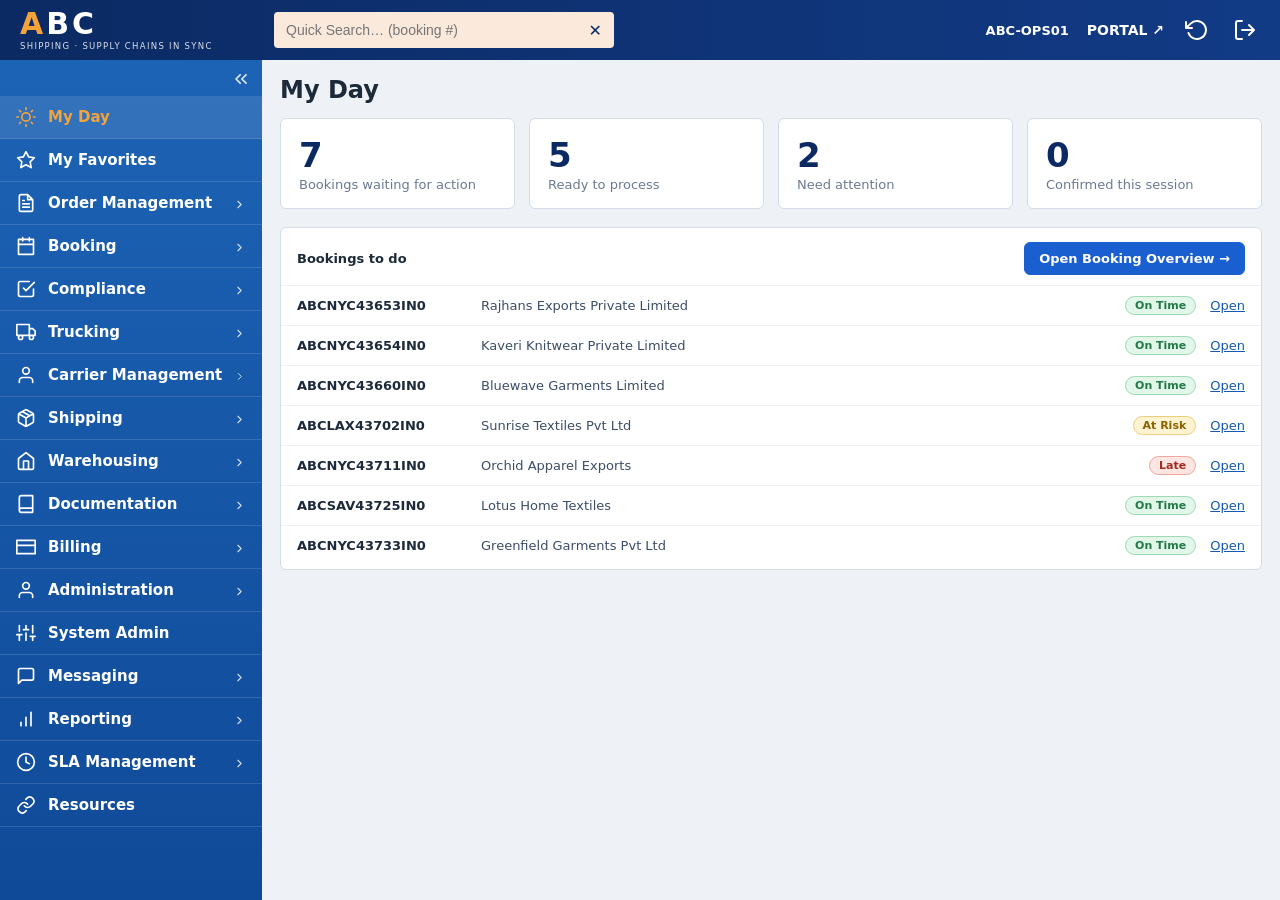
==== abc-shipping/index.html @ 9f6678b5 "Add ABC Shipping booking portal demo (booking overview, booking workspace, stuffing-location automat" ====
<!doctype html>
<html lang="en">
<head>
  <meta charset="utf-8">
  <meta name="viewport" content="width=device-width, initial-scale=1">
  <meta name="robots" content="noindex">
  <title>ABC Shipping – Booking Portal</title>
  <link rel="stylesheet" href="styles.css">
</head>
<body>
  <header class="topbar">
    <a class="brand" href="#/my-day" aria-label="ABC Shipping home">
      <span class="brand-mark">ABC</span>
      <span class="brand-sub">SHIPPING · SUPPLY CHAINS IN SYNC</span>
    </a>
    <div class="quick-search">
      <input id="quickSearch" type="text" placeholder="Quick Search… (booking #)" autocomplete="off">
      <button id="quickClear" title="Clear" aria-label="Clear search">✕</button>
    </div>
    <div class="top-right">
      <span class="user-id" id="userId">ABC-OPS01</span>
      <span class="top-link">PORTAL ↗</span>
      <button class="top-icon" id="btnReset" title="Reset demo data" aria-label="Reset demo data"></button>
      <button class="top-icon" id="btnLogout" title="Sign out (resets session)" aria-label="Sign out"></button>
    </div>
  </header>

  <div class="shell" id="shell">
    <nav class="sidebar" id="sidebar" aria-label="Main menu"></nav>
    <main class="content" id="content" tabindex="-1"></main>
  </div>

  <div id="modalRoot"></div>
  <div id="toastRoot" aria-live="polite"></div>

  <script src="data.js"></script>
  <script src="app.js"></script>
</body>
</html>
---- abc-shipping/styles.css ----
:root {
  --navy: #0b2a63;
  --navy-2: #123b86;
  --side-1: #1d63b5;
  --side-2: #0f4a98;
  --blue: #1558b0;
  --blue-btn: #1a5fd0;
  --orange: #f2a33a;
  --bg: #eef2f7;
  --panel: #ffffff;
  --line: #d3dce8;
  --ink: #1d2a3a;
  --muted: #6b7a90;
  --ro: #e4e8ee;
  --yellow: #fff200;
  --ok: #2f9e5b;
  --warn: #c98a00;
  --bad: #c0392b;
  --font: "Segoe UI", system-ui, -apple-system, "Helvetica Neue", Arial, sans-serif;
}
* { box-sizing: border-box; }
html, body { margin: 0; height: 100%; }
body { font-family: var(--font); font-size: 13px; color: var(--ink); background: var(--bg); }
button { font-family: inherit; cursor: pointer; }
a { color: var(--blue); }

/* ---------- top bar ---------- */
.topbar {
  height: 60px; display: flex; align-items: center; gap: 24px; padding: 0 20px;
  background: linear-gradient(90deg, var(--navy), var(--navy-2)); color: #fff; position: relative; z-index: 30;
}
.brand { display: flex; flex-direction: column; text-decoration: none; color: #fff; width: 230px; flex: none; line-height: 1; }
.brand-mark { font-size: 30px; font-weight: 800; letter-spacing: 3px; }
.brand-mark::first-letter { color: var(--orange); }
.brand-sub { font-size: 8.5px; letter-spacing: 1.3px; opacity: .85; margin-top: 3px; }
.quick-search { display: flex; background: #fbe9dc; border-radius: 4px; width: 340px; max-width: 34vw; }
.quick-search input { flex: 1; border: 0; background: transparent; padding: 10px 12px; font-size: 14px; outline: 0; min-width: 0; }
.quick-search button { border: 0; background: transparent; color: var(--navy); font-size: 16px; padding: 0 12px; font-weight: 700; }
.top-right { margin-left: auto; display: flex; align-items: center; gap: 18px; font-weight: 600; }
.user-id { font-weight: 700; font-size: 13px; }
.top-link { font-size: 14px; }
.top-icon { width: 30px; height: 30px; border: 0; background: transparent; color: #fff; padding: 3px; }
.top-icon:hover { color: var(--orange); }
svg.i { width: 100%; height: 100%; fill: none; stroke: currentColor; stroke-width: 2; stroke-linecap: round; stroke-linejoin: round; }

/* ---------- shell / sidebar ---------- */
.shell { display: flex; min-height: calc(100vh - 60px); align-items: stretch; }
.sidebar {
  width: 262px; flex: none; background: linear-gradient(180deg, var(--side-1), var(--side-2)); color: #fff;
  overflow: visible; position: relative; z-index: 20; padding-top: 6px; transition: width .15s;
}
.sidebar .collapse { display: block; margin: 0 8px 4px auto; border: 0; background: transparent; color: #fff; width: 26px; height: 26px; padding: 3px; opacity: .85; }
.sb-item { position: relative; }
.sb-link {
  display: flex; align-items: center; gap: 12px; padding: 11px 16px; color: #fff; text-decoration: none; font-weight: 600; font-size: 15px;
  border-bottom: 1px solid rgba(255, 255, 255, .13); cursor: pointer;
}
.sb-link .ico { width: 20px; height: 20px; flex: none; }
.sb-link .lbl { flex: 1; white-space: nowrap; }
.sb-link .chev { width: 13px; height: 13px; opacity: .8; }
.sb-link:hover, .sb-item.active > .sb-link { background: rgba(255, 255, 255, .1); color: var(--orange); }
.flyout {
  display: none; position: absolute; left: 100%; top: 0; min-width: 240px; background: #fff; color: var(--ink);
  border: 1px solid var(--line); border-radius: 0 4px 4px 4px; box-shadow: 0 8px 22px rgba(10, 30, 70, .25); padding: 14px 14px 10px;
}
.sb-item:hover .flyout, .sb-item:focus-within .flyout { display: block; }
.flyout h4 { margin: 0 0 10px; font-size: 15px; color: #243a5a; }
.flyout a { display: block; padding: 8px 2px; font-size: 13.5px; text-decoration: underline; color: var(--blue); }
.flyout a:first-of-type { color: #d98a1d; }
.flyout a:hover { color: #d98a1d; }
.sidebar.collapsed { width: 56px; }
.sidebar.collapsed .lbl, .sidebar.collapsed .chev { display: none; }
.sidebar.collapsed .sb-link { padding: 11px 16px; }

/* ---------- main content ---------- */
.content { flex: 1; min-width: 0; padding: 16px 18px 40px; outline: 0; }
.page-head { display: flex; align-items: center; justify-content: space-between; gap: 12px; margin-bottom: 14px; flex-wrap: wrap; }
.page-head h1 { font-size: 24px; margin: 0; font-weight: 600; }
.co-btn {
  border: 1px solid var(--line); background: #fff; border-radius: 6px; padding: 9px 16px; font-size: 14px; color: var(--ink);
}
.co-btn:hover { border-color: var(--blue); }
.panel { background: var(--panel); border: 1px solid var(--line); border-radius: 6px; }

/* summary tiles */
.tiles { display: grid; grid-template-columns: 1.25fr 1fr 1.1fr 1.2fr; gap: 20px; padding: 16px 20px; margin-bottom: 14px; }
.tile h3 { margin: 0 0 8px; font-weight: 500; font-size: 16px; }
.tile h3 a { text-decoration: underline; cursor: pointer; }
.badge { display: inline-block; min-width: 26px; text-align: center; border: 1px solid #8aa0bf; border-radius: 14px; padding: 1px 8px; font-size: 13px; margin-left: 6px; background: #fff; }
.chips { display: flex; flex-wrap: wrap; gap: 8px; }
.chip { border: 1px solid #aebcd1; background: #fff; border-radius: 14px; padding: 3px 10px; font-size: 12px; color: var(--ink); }
.chip.pri { background: var(--blue-btn); color: #fff; border-color: var(--blue-btn); font-weight: 600; }
.chip.on { outline: 2px solid var(--orange); outline-offset: 1px; }
.chip:hover { filter: brightness(.95); }

/* grid */
.grid-bar { display: flex; align-items: center; gap: 10px; justify-content: flex-end; margin-bottom: 10px; flex-wrap: wrap; }
.grid-bar .left { margin-right: auto; font-size: 13px; color: var(--muted); }
.btn { border: 1px solid var(--line); background: #fff; border-radius: 6px; padding: 8px 14px; font-size: 13px; color: var(--ink); }
.btn:hover { border-color: var(--blue); }
.btn.sq { width: 38px; height: 36px; padding: 7px; }
.btn.primary { background: var(--blue-btn); color: #fff; border-color: var(--blue-btn); font-weight: 700; }
.btn.primary:hover { filter: brightness(1.08); }
.btn.danger { background: #b4342a; color: #fff; border-color: #b4342a; font-weight: 700; }
.btn.auto { background: var(--orange); border-color: var(--orange); color: #3a2400; font-weight: 700; }
.btn:disabled { opacity: .45; cursor: not-allowed; }
.grid-wrap { overflow: auto; border: 1px solid var(--line); background: #fff; border-radius: 4px; }
.group-bar { padding: 10px 14px; color: var(--muted); border-bottom: 1px solid var(--line); background: #f8fafc; }
table.grid { border-collapse: collapse; width: 100%; min-width: 1100px; }
.grid th { text-align: left; font-size: 11px; letter-spacing: 1px; color: var(--muted); font-weight: 600; padding: 12px 10px 8px; white-space: nowrap; cursor: pointer; user-select: none; }
.grid th.nosort { cursor: default; }
.grid tr.filters td { padding: 4px 8px 8px; border-bottom: 1px solid var(--line); }
.grid tr.filters input { width: 100%; border: 1px solid transparent; background: #f0f3f8; padding: 6px 8px; border-radius: 3px; font-size: 12px; min-width: 60px; }
.grid tbody td { padding: 10px; border-bottom: 1px solid #edf1f6; white-space: nowrap; }
.grid tbody tr:hover { background: #f5f9ff; }
.grid tbody tr.sel { background: #fff9d6; }
.pill { display: inline-block; border-radius: 10px; padding: 2px 9px; font-size: 11px; font-weight: 600; border: 1px solid; }
.pill.ok { background: #e2f6ea; color: #1f7a45; border-color: #9fd9b6; }
.pill.warn { background: #fff3d1; color: #8a6100; border-color: #ecce7d; }
.pill.bad { background: #fde5e2; color: #a12a1e; border-color: #f0a79f; }
.pill.st { background: #fff; color: var(--navy); border-color: var(--navy); }
.grid-foot { display: flex; align-items: center; justify-content: flex-end; gap: 14px; padding: 10px 14px; font-size: 12px; color: var(--muted); }
.grid-foot button { border: 0; background: transparent; font-size: 15px; color: var(--ink); padding: 2px 6px; }
.grid-foot button:disabled { opacity: .3; cursor: default; }
.empty { padding: 36px; text-align: center; color: var(--muted); }

/* ---------- booking workspace ---------- */
.qnav { display: flex; align-items: center; gap: 10px; flex-wrap: wrap; background: #e6edf7; border: 1px solid var(--line); padding: 8px 12px; border-radius: 4px; margin-bottom: 10px; }
.qnav b { color: var(--navy); }
.qnav select, .qnav input { border: 1px solid #aebcd1; border-radius: 3px; padding: 5px 8px; font-size: 12.5px; background: #fff; }
.qnav .ml { margin-left: auto; font-size: 12px; color: var(--muted); }
.tabs { display: flex; gap: 2px; margin-bottom: 0; flex-wrap: wrap; }
.tab { border: 1px solid var(--line); border-bottom: 0; background: #dbe5f2; color: #2a5a9c; font-weight: 600; font-size: 14px; padding: 10px 18px; border-radius: 4px 4px 0 0; }
.tab.on { background: #fff; color: var(--navy); }
.ws { background: #fff; border: 1px solid var(--line); border-radius: 0 4px 4px 4px; padding: 14px 18px 24px; }
.ws-head { display: flex; align-items: center; gap: 10px; border-bottom: 1px solid var(--line); padding-bottom: 10px; margin-bottom: 8px; flex-wrap: wrap; }
.ws-head h2 { margin: 0; font-size: 18px; color: #1a4b8f; flex: 1; font-weight: 600; min-width: 200px; }
.sec-title { display: flex; align-items: center; gap: 6px; margin: 16px 0 8px; font-size: 15px; font-weight: 700; color: #1a5aa6; cursor: pointer; user-select: none; }
.sec-title::before { content: "▾"; font-size: 12px; }
.sec-title.closed::before { content: "▸"; }
.sec-title.sub { font-size: 14px; margin-left: 4px; }
.sec-body.closed { display: none; }
.g12 { display: grid; grid-template-columns: repeat(12, 1fr); gap: 8px 14px; }
.f { display: flex; flex-direction: column; min-width: 0; }
.f label { font-size: 11.5px; color: #3c4d66; margin-bottom: 2px; }
.f input, .f select, .f textarea {
  border: 1px solid #c3cddb; border-radius: 3px; padding: 6px 8px; font-size: 12.5px; font-family: inherit; background: #fff; color: var(--ink); min-width: 0; width: 100%;
}
.f input:read-only, .f textarea:read-only, .f select:disabled { background: var(--ro); color: #3a465a; border-color: #cfd6e0; }
.f textarea { resize: vertical; min-height: 78px; }
.f.chg input, .f.chg select, .f.chg textarea { background: var(--yellow) !important; border-color: #b8a800; color: #222; }
.f.err input, .f.err select { border-color: var(--bad); box-shadow: 0 0 0 2px rgba(192, 57, 43, .25); }
.f .hint-err { color: var(--bad); font-size: 11px; margin-top: 2px; }
.f .row { display: flex; align-items: center; gap: 6px; }
.f.chk { flex-direction: row; align-items: center; gap: 8px; padding-top: 18px; }
.f.chk input { width: auto; }
.f.chk label { margin: 0; }
.s1{grid-column:span 1}.s2{grid-column:span 2}.s3{grid-column:span 3}.s4{grid-column:span 4}.s5{grid-column:span 5}.s6{grid-column:span 6}.s8{grid-column:span 8}.s9{grid-column:span 9}.s12{grid-column:span 12}
.pencil { border: 1px solid #c3cddb; background: #fff; border-radius: 3px; width: 28px; height: 30px; padding: 5px; color: var(--blue); flex: none; }
.item-grid { overflow: auto; border: 1px solid var(--line); }
.item-grid table { border-collapse: collapse; width: 100%; min-width: 1250px; }
.item-grid th { background: #1b5fb4; color: #fff; font-size: 12px; padding: 8px 10px; text-align: left; white-space: nowrap; }
.item-grid td { padding: 7px 10px; border-bottom: 1px solid #e6ecf4; white-space: nowrap; font-size: 12px; }
.item-grid tbody tr:nth-child(even) { background: #f3f6fb; }
.item-grid tfoot td { font-weight: 700; background: #eef2f8; }
.legend { font-size: 12px; color: var(--muted); display: flex; align-items: center; gap: 6px; }
.legend i { width: 14px; height: 14px; background: var(--yellow); border: 1px solid #b8a800; display: inline-block; }

/* notes & print */
.note { border: 1px solid var(--line); border-radius: 4px; padding: 8px 12px; margin-bottom: 8px; background: #fafcff; }
.note small { color: var(--muted); display: block; margin-bottom: 3px; }
.print-doc { max-width: 880px; border: 1px solid var(--line); padding: 28px 32px; margin-top: 8px; }
.print-doc h2 { margin: 0 0 4px; color: var(--navy); }
.print-doc table.kv { width: 100%; border-collapse: collapse; margin: 14px 0; }
.print-doc table.kv td { padding: 5px 8px; border-bottom: 1px solid #e4e9f1; vertical-align: top; }
.print-doc table.kv td:first-child { width: 28%; color: var(--muted); }

/* modal / toast */
.modal-bg { position: fixed; inset: 0; background: rgba(8, 20, 45, .5); z-index: 100; display: flex; align-items: center; justify-content: center; padding: 16px; }
.modal { background: #fff; border-radius: 8px; width: 460px; max-width: 100%; box-shadow: 0 20px 50px rgba(0, 0, 0, .35); overflow: hidden; }
.modal.wide { width: 620px; }
.modal h3 { margin: 0; padding: 14px 18px; background: linear-gradient(90deg, var(--navy), var(--navy-2)); color: #fff; font-size: 16px; font-weight: 600; }
.modal .mb { padding: 18px; }
.modal .mb p { margin: 0 0 12px; line-height: 1.45; }
.modal .mb input, .modal .mb select { width: 100%; padding: 10px 12px; font-size: 15px; border: 1px solid #aebcd1; border-radius: 4px; }
.modal .mf { display: flex; justify-content: flex-end; gap: 10px; padding: 12px 18px 16px; }
.modal .err { color: var(--bad); font-size: 12.5px; min-height: 18px; margin-top: 6px; }
.log { list-style: none; padding: 0; margin: 0; max-height: 300px; overflow: auto; font-size: 12.5px; }
.log li { padding: 7px 4px; border-bottom: 1px solid #edf1f6; display: flex; gap: 8px; }
.log li .t { font-weight: 700; flex: none; }
.log li.ok .t { color: var(--ok); } .log li.skip .t { color: var(--warn); } .log li.run .t { color: var(--blue); }
#toastRoot { position: fixed; right: 18px; bottom: 18px; z-index: 200; display: flex; flex-direction: column; gap: 8px; }
.toast { background: #12315f; color: #fff; padding: 11px 16px; border-radius: 6px; box-shadow: 0 6px 20px rgba(0, 0, 0, .3); font-size: 13px; max-width: 340px; border-left: 5px solid var(--orange); animation: pop .2s ease-out; }
.toast.ok { border-left-color: var(--ok); } .toast.bad { border-left-color: #e5574a; }
@keyframes pop { from { transform: translateY(8px); opacity: 0; } to { transform: none; opacity: 1; } }

/* my day */
.cards { display: grid; grid-template-columns: repeat(auto-fit, minmax(210px, 1fr)); gap: 14px; margin-bottom: 18px; }
.card { background: #fff; border: 1px solid var(--line); border-radius: 6px; padding: 16px 18px; }
.card .n { font-size: 34px; font-weight: 700; color: var(--navy); }
.card .l { color: var(--muted); margin-top: 2px; }
.todo { padding: 4px 0; }
.todo-row { display: flex; align-items: center; gap: 14px; padding: 10px 16px; border-bottom: 1px solid #edf1f6; flex-wrap: wrap; }
.todo-row:last-child { border-bottom: 0; }
.todo-row .id { font-weight: 700; min-width: 170px; }
.todo-row .v { flex: 1; min-width: 160px; color: #3c4d66; }

@media (max-width: 1000px) {
  .tiles { grid-template-columns: 1fr 1fr; }
  .brand { width: auto; }
  .quick-search { max-width: 40vw; }
  .user-id, .top-link { display: none; }
}
@media (max-width: 760px) {
  .sidebar { width: 56px; }
  .sidebar .lbl, .sidebar .chev { display: none; }
  .sb-link { padding: 11px 16px; }
  .topbar { gap: 10px; padding: 0 10px; }
  .brand-sub { display: none; }
  .tiles { grid-template-columns: 1fr; }
  .g12 > .f { grid-column: span 12 !important; }
  .content { padding: 10px 10px 40px; }
}
@media print {
  body * { visibility: hidden; }
  .print-doc, .print-doc * { visibility: visible; }
  .print-doc { position: absolute; left: 0; top: 0; width: 100%; border: 0; }
}
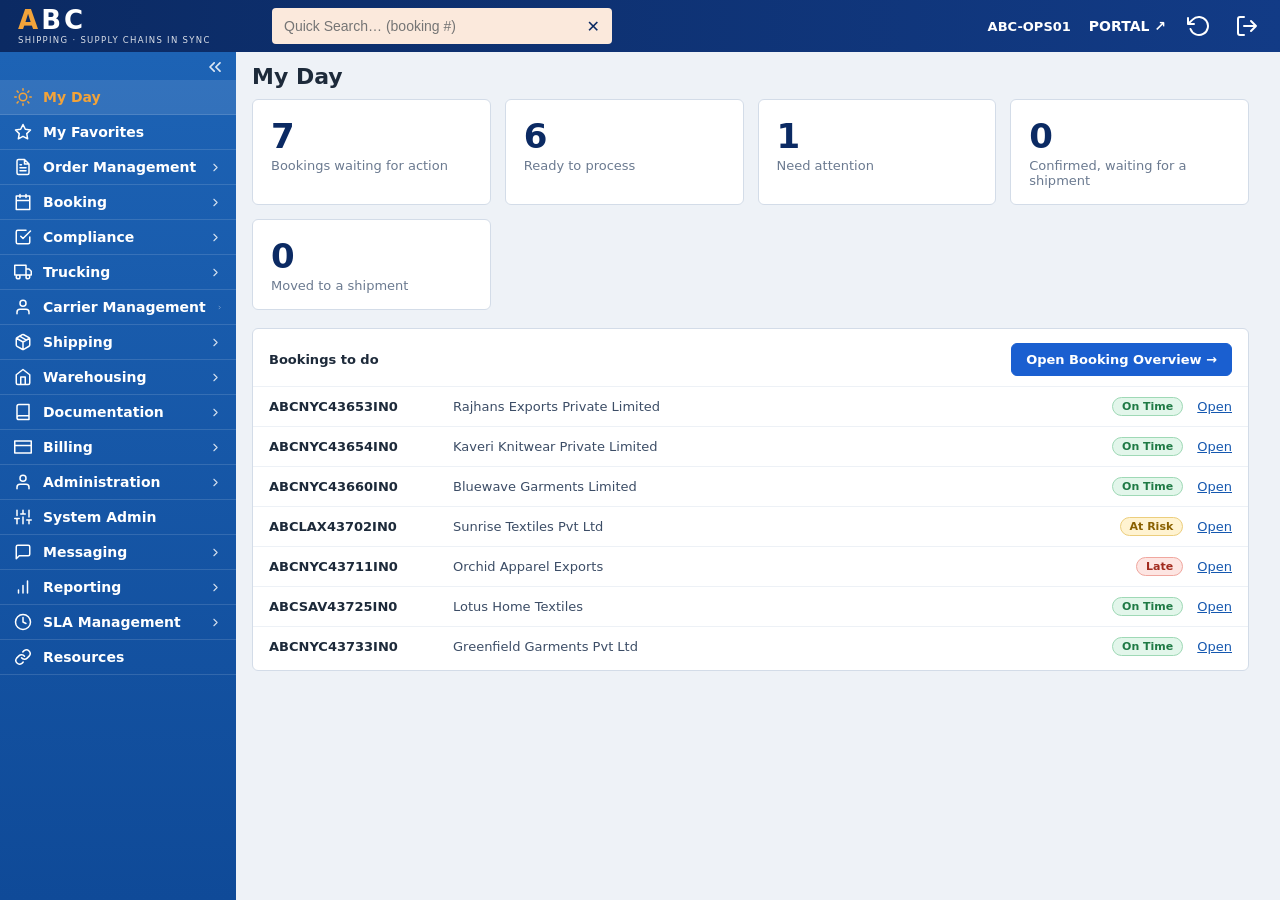
==== commit da87c2cb: "Record who opens the published page and when; Visitors page for owner/editors Co-Authored-By: Claude" ====
--- a/abc-shipping/index.html
+++ b/abc-shipping/index.html
@@ -19,6 +19,7 @@
     </div>
     <div class="top-right">
       <span class="user-id" id="userId">ABC-OPS01</span>
+      <a class="top-link" id="visLink" href="#/visitors" hidden>VISITORS</a>
       <span class="top-link">PORTAL ↗</span>
       <button class="top-icon" id="btnReset" title="Reset demo data" aria-label="Reset demo data"></button>
       <button class="top-icon" id="btnLogout" title="Sign out (resets session)" aria-label="Sign out"></button>
--- a/abc-shipping/styles.css
+++ b/abc-shipping/styles.css
@@ -60,7 +60,7 @@
 .sb-link .chev { width: 13px; height: 13px; opacity: .8; }
 .sb-link:hover, .sb-item.active > .sb-link { background: rgba(255, 255, 255, .1); color: var(--orange); }
 .flyout {
-  display: none; position: absolute; left: 100%; top: 0; min-width: 240px; background: #fff; color: var(--ink);
+  display: none; position: fixed; left: 262px; top: 0; min-width: 240px; background: #fff; color: var(--ink);
   border: 1px solid var(--line); border-radius: 0 4px 4px 4px; box-shadow: 0 8px 22px rgba(10, 30, 70, .25); padding: 14px 14px 10px;
 }
 .sb-item:hover .flyout, .sb-item:focus-within .flyout { display: block; }
@@ -226,3 +226,59 @@
   .print-doc, .print-doc * { visibility: visible; }
   .print-doc { position: absolute; left: 0; top: 0; width: 100%; border: 0; }
 }
+
+/* ---------- shipment step ---------- */
+.mv label { display: block; font-size: 12.5px; color: #3c4d66; margin: 12px 0 3px; }
+.mv label:first-child { margin-top: 0; }
+.mv select:disabled { background: var(--ro); color: #3a465a; cursor: not-allowed; }
+.mv-hint { font-size: 12.5px; color: #3c4d66; margin-top: 8px; line-height: 1.45; }
+.linkbtn { border: 0; background: transparent; color: var(--blue); text-decoration: underline; font-size: 12.5px; padding: 0; }
+.optrow { display: flex; gap: 8px; align-items: center; margin: 4px 0 10px; font-size: 13px; }
+.optrow input { width: auto; }
+.menu-wrap { position: relative; }
+.menu { display: none; position: absolute; right: 0; top: calc(100% + 4px); min-width: 250px; background: #fff; border: 1px solid var(--line); border-radius: 4px; box-shadow: 0 8px 22px rgba(10, 30, 70, .25); z-index: 15; padding: 4px 0; }
+.menu.open { display: block; }
+.menu button { display: block; width: 100%; text-align: left; border: 0; background: transparent; padding: 10px 16px; font-size: 13.5px; color: var(--ink); }
+.menu button:hover { background: #eef3fb; color: var(--blue); }
+.lane-band { background: #d9634a; color: #fff; font-weight: 700; text-align: center; padding: 10px; border-radius: 4px 4px 0 0; letter-spacing: .5px; }
+.grid.ship { min-width: 980px; }
+.grid.ship td.keys a { display: block; line-height: 1.7; }
+.grid.ship td.num { text-align: right; font-variant-numeric: tabular-nums; }
+.grid.ship tr.closed td { background: #bfe8a3; }
+.grid.ship tr.flash td { background: var(--yellow); }
+.muted { color: var(--muted); }
+.legend i.g { background: #bfe8a3; border-color: #8cc46a; }
+
+/* ---------- laptop app shell (1366x768 and up) ---------- */
+html, body { height: 100%; }
+body { display: flex; flex-direction: column; overflow: hidden; }
+.topbar { flex: none; height: 52px; padding: 0 18px; }
+.brand-mark { font-size: 26px; }
+.shell { flex: 1; min-height: 0; height: auto; }
+.sidebar { width: 236px; overflow-y: auto; overflow-x: hidden; padding-top: 2px; }
+.sidebar.collapsed { width: 56px; }
+.sidebar .collapse { margin-bottom: 0; }
+.sb-link { padding: 8px 14px; font-size: 14px; gap: 11px; }
+.sb-link .ico { width: 18px; height: 18px; }
+.content { overflow: auto; min-height: 0; padding: 12px 16px 28px; scrollbar-gutter: stable; }
+.page-head { margin-bottom: 10px; }
+.page-head h1 { font-size: 22px; }
+.co-btn { padding: 7px 14px; font-size: 13px; }
+.tiles { padding: 12px 18px; gap: 16px; margin-bottom: 10px; }
+.tile h3 { font-size: 15px; margin-bottom: 6px; }
+.grid th { padding: 9px 10px 6px; }
+.grid tbody td { padding: 8px 10px; }
+.ws { padding: 12px 16px 20px; }
+@media (max-height: 760px) {
+  .sb-link { padding: 6px 14px; font-size: 13.5px; }
+  .tiles { padding: 10px 16px; }
+}
+@media (max-width: 1100px) { .sidebar { width: 56px; } .sidebar .lbl, .sidebar .chev { display: none; } }
+
+/* ---------- visitor log ---------- */
+[hidden] { display: none !important; }
+a.top-link { color: #fff; text-decoration: none; border: 1px solid rgba(255, 255, 255, .45); border-radius: 4px; padding: 4px 10px; font-size: 12px; letter-spacing: .5px; }
+a.top-link:hover { border-color: var(--orange); color: var(--orange); }
+.privacy { margin: 14px 14px 18px; font-size: 11.5px; line-height: 1.4; color: rgba(255, 255, 255, .8); }
+.sidebar.collapsed .privacy { display: none; }
+.grid.ship td.keys span { display: block; line-height: 1.7; font-size: 12px; }
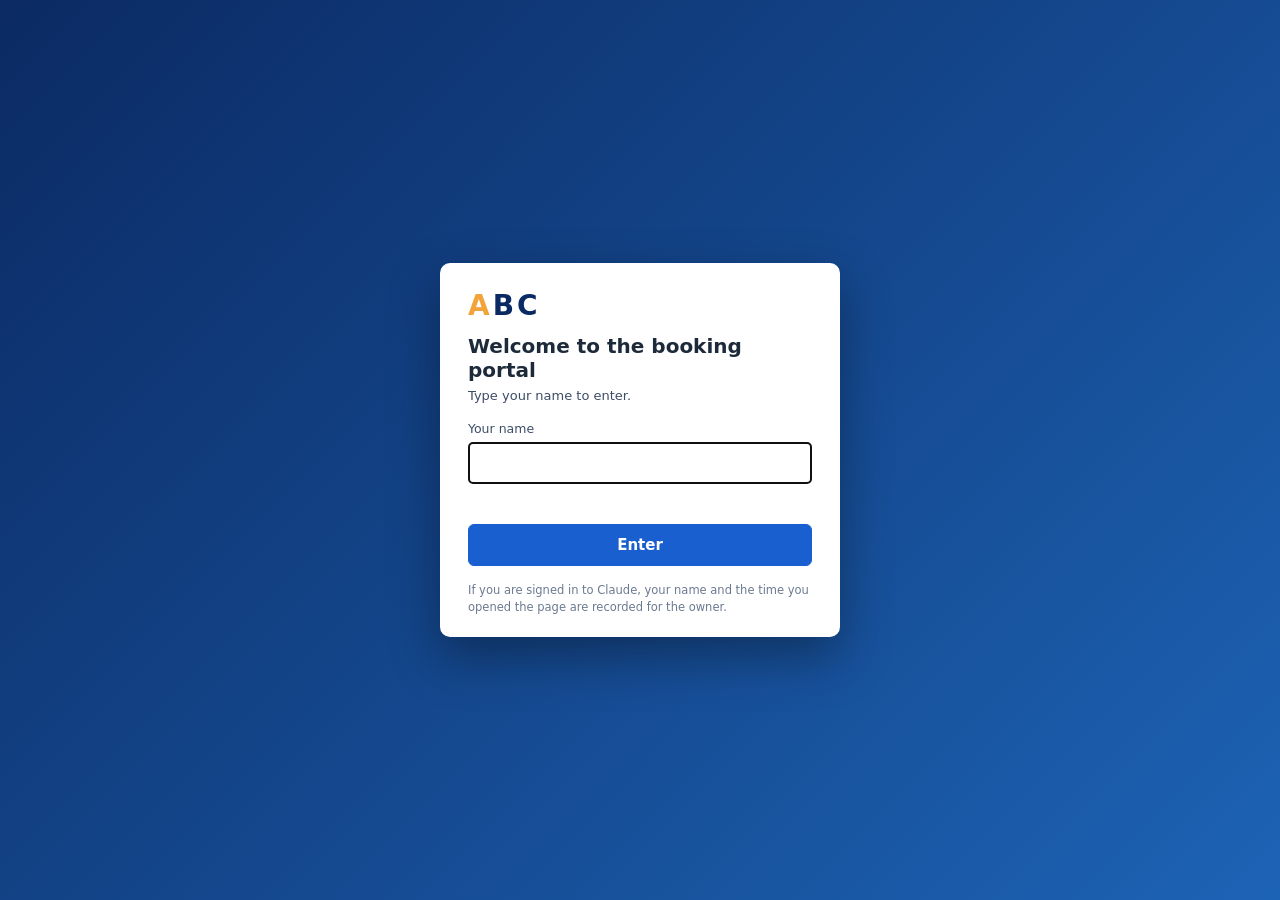
==== commit d2829f9e: "Add type-your-name entry screen; show typed names on the Visitors page Co-Authored-By: Claude Sonnet" ====
--- a/abc-shipping/index.html
+++ b/abc-shipping/index.html
@@ -19,6 +19,7 @@
     </div>
     <div class="top-right">
       <span class="user-id" id="userId">ABC-OPS01</span>
+      <button class="top-link name-chip" id="nameChip" type="button" title="Change name" hidden></button>
       <a class="top-link" id="visLink" href="#/visitors" hidden>VISITORS</a>
       <span class="top-link">PORTAL ↗</span>
       <button class="top-icon" id="btnReset" title="Reset demo data" aria-label="Reset demo data"></button>
@@ -31,6 +32,19 @@
     <main class="content" id="content" tabindex="-1"></main>
   </div>
 
+  <div class="gate" id="nameGate" role="dialog" aria-modal="true" aria-labelledby="gateTitle" hidden>
+    <form class="gate-card" id="gateForm" autocomplete="off">
+      <div class="gate-mark">ABC</div>
+      <h2 id="gateTitle">Welcome to the booking portal</h2>
+      <p>Type your name to enter.</p>
+      <label for="gateName">Your name</label>
+      <input id="gateName" name="visitor-name" maxlength="60" autocomplete="name" spellcheck="false">
+      <div class="err" id="gateErr"></div>
+      <button class="btn primary" type="submit">Enter</button>
+      <p class="gate-note">If you are signed in to Claude, your name and the time you opened the page are recorded for the owner.</p>
+    </form>
+  </div>
+
   <div id="modalRoot"></div>
   <div id="toastRoot" aria-live="polite"></div>
 
--- a/abc-shipping/styles.css
+++ b/abc-shipping/styles.css
@@ -282,3 +282,17 @@
 .privacy { margin: 14px 14px 18px; font-size: 11.5px; line-height: 1.4; color: rgba(255, 255, 255, .8); }
 .sidebar.collapsed .privacy { display: none; }
 .grid.ship td.keys span { display: block; line-height: 1.7; font-size: 12px; }
+
+/* ---------- name screen ---------- */
+.gate { position: fixed; inset: 0; z-index: 300; display: flex; align-items: center; justify-content: center; padding: 16px; background: linear-gradient(135deg, var(--navy), var(--side-1)); }
+.gate-card { background: #fff; border-radius: 10px; width: 400px; max-width: 100%; padding: 26px 28px 22px; box-shadow: 0 20px 50px rgba(0, 0, 0, .35); display: flex; flex-direction: column; gap: 6px; }
+.gate-mark { font-size: 28px; font-weight: 800; letter-spacing: 3px; color: var(--navy); }
+.gate-mark::first-letter { color: var(--orange); }
+.gate-card h2 { margin: 6px 0 0; font-size: 20px; }
+.gate-card p { margin: 0; color: #3c4d66; }
+.gate-card label { margin-top: 12px; font-size: 12.5px; color: #3c4d66; }
+.gate-card input { padding: 11px 12px; font-size: 16px; border: 1px solid #aebcd1; border-radius: 4px; }
+.gate-card .btn { margin-top: 10px; padding: 11px; font-size: 15px; }
+.gate-card .err { color: var(--bad); font-size: 12.5px; min-height: 18px; }
+.gate-card .gate-note { margin-top: 10px; font-size: 11.5px; color: var(--muted); line-height: 1.4; }
+button.name-chip { background: transparent; cursor: pointer; font-family: inherit; max-width: 190px; overflow: hidden; text-overflow: ellipsis; white-space: nowrap; }
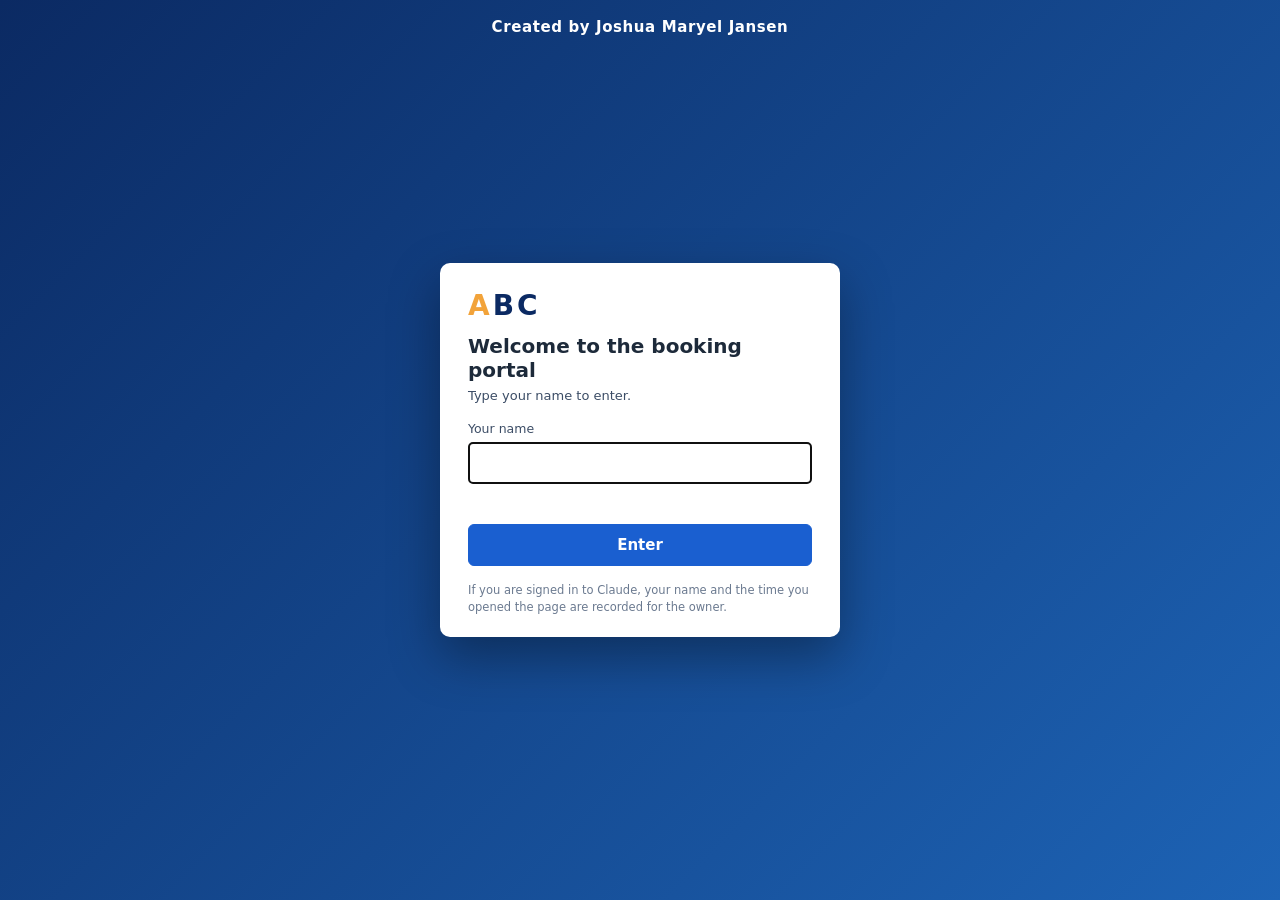
==== commit 46f46171: "Credit line on the name entry screen Co-Authored-By: Claude Sonnet 5.5 <noreply@anthropic.com> Claud" ====
--- a/abc-shipping/index.html
+++ b/abc-shipping/index.html
@@ -33,6 +33,7 @@
   </div>
 
   <div class="gate" id="nameGate" role="dialog" aria-modal="true" aria-labelledby="gateTitle" hidden>
+    <div class="gate-credit">Created by Joshua Maryel Jansen</div>
     <form class="gate-card" id="gateForm" autocomplete="off">
       <div class="gate-mark">ABC</div>
       <h2 id="gateTitle">Welcome to the booking portal</h2>
--- a/abc-shipping/styles.css
+++ b/abc-shipping/styles.css
@@ -296,3 +296,5 @@
 .gate-card .err { color: var(--bad); font-size: 12.5px; min-height: 18px; }
 .gate-card .gate-note { margin-top: 10px; font-size: 11.5px; color: var(--muted); line-height: 1.4; }
 button.name-chip { background: transparent; cursor: pointer; font-family: inherit; max-width: 190px; overflow: hidden; text-overflow: ellipsis; white-space: nowrap; }
+
+.gate-credit { position: absolute; top: 0; left: 0; right: 0; padding: 18px 16px; text-align: center; color: #fff; font-size: 15px; font-weight: 600; letter-spacing: .6px; }
